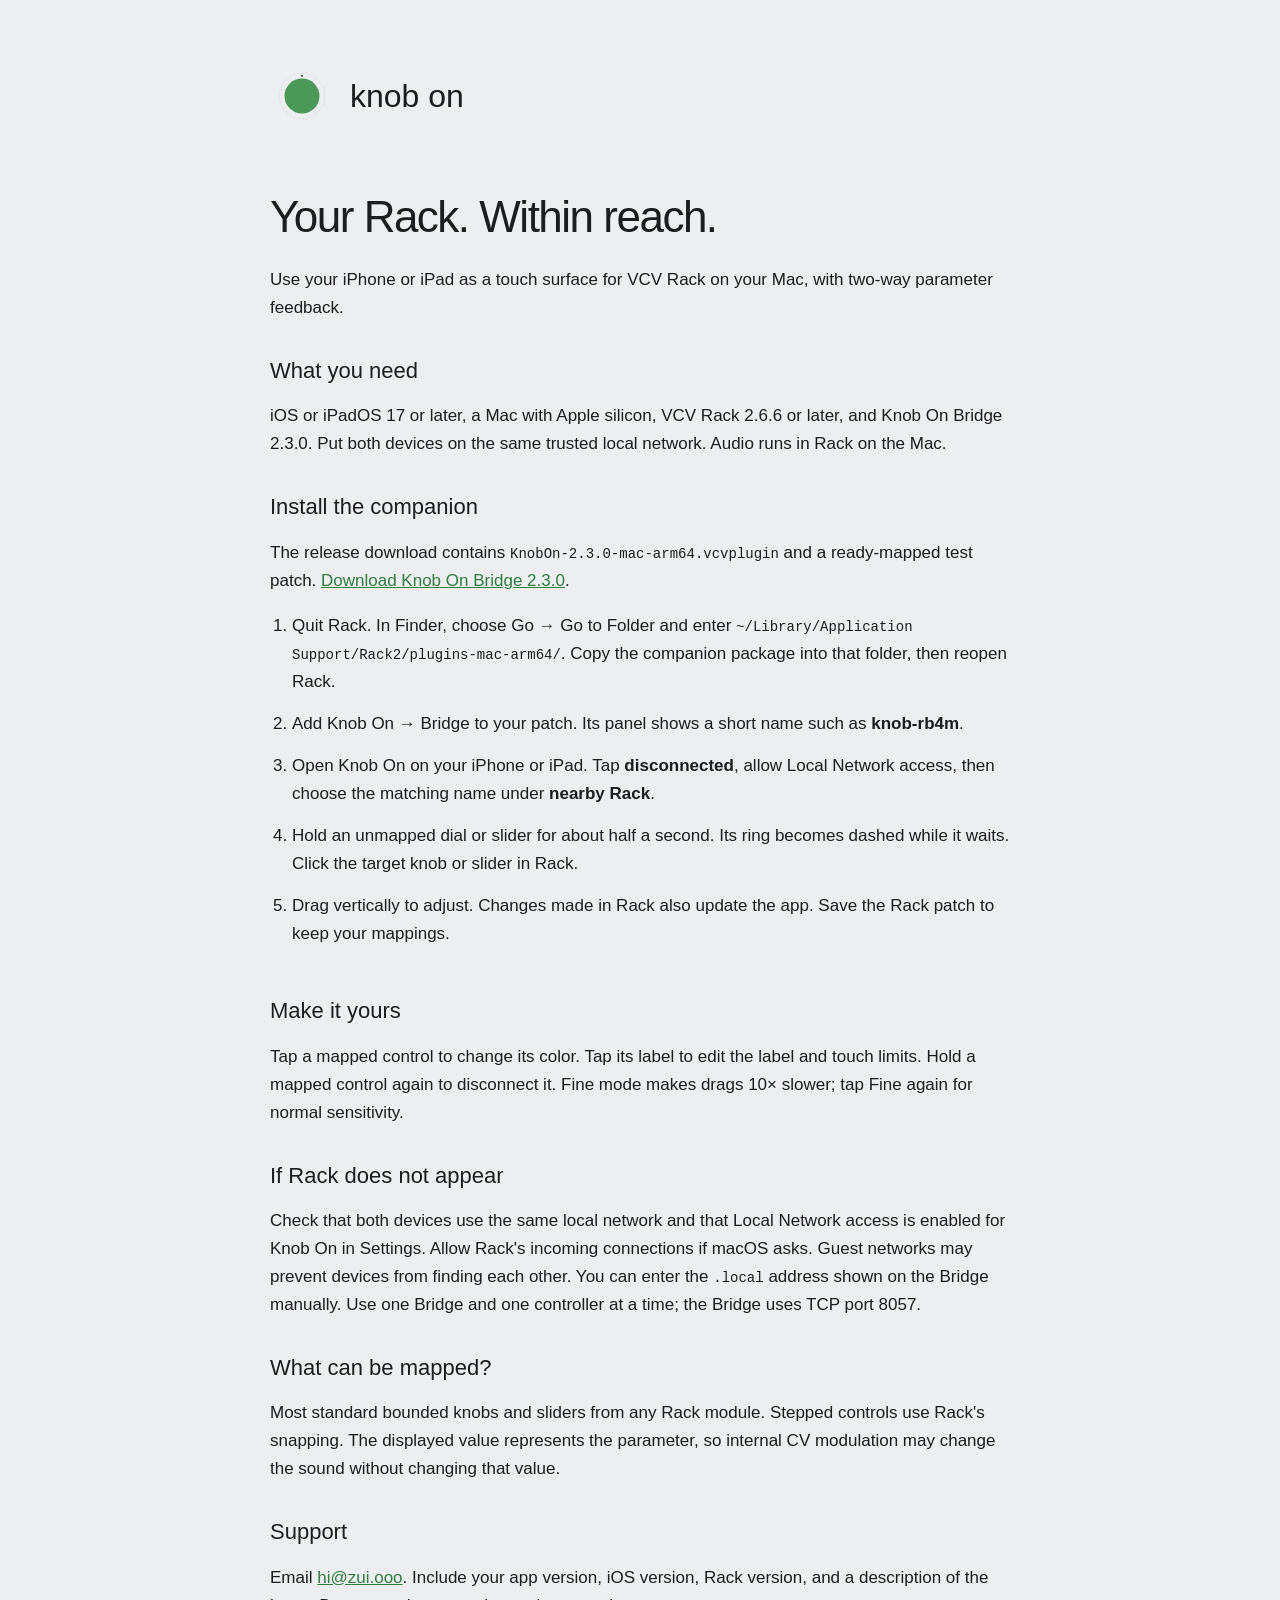
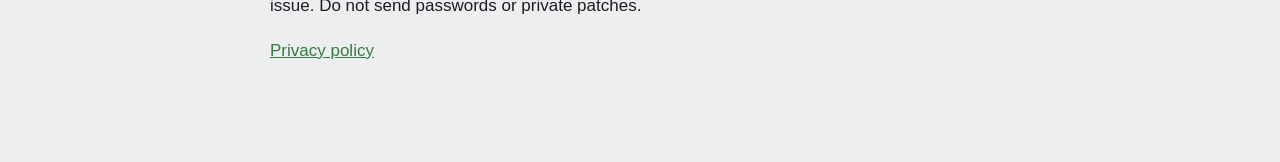
==== docs/index.html @ aabc6081 "Prepare Knob On Bridge source and support site" ====
<!doctype html>
<html lang="en"><head><meta charset="utf-8"><meta name="viewport" content="width=device-width,initial-scale=1"><title>Knob On — Setup & support</title><link rel="stylesheet" href="style.css"></head>
<body><main><a class="brand" href="support.html"><img src="branding/logo-mark.svg" alt="">knob on</a>

<h1>Your Rack. Within reach.</h1><p>Use your iPhone or iPad as a touch surface for VCV Rack on your Mac, with two-way parameter feedback.</p>
<h2>What you need</h2><p>iOS or iPadOS 17 or later, a Mac with Apple silicon, VCV Rack 2.6.6 or later, and Knob On Bridge 2.3.0. Put both devices on the same trusted local network. Audio runs in Rack on the Mac.</p>
<h2>Install the companion</h2><p>The release download contains <code>KnobOn-2.3.0-mac-arm64.vcvplugin</code> and a ready-mapped test patch. <a href="https://github.com/azuic/knob-on/releases/tag/v2.3.0">Download Knob On Bridge 2.3.0</a>.</p>
<ol><li>Quit Rack. In Finder, choose Go → Go to Folder and enter <code>~/Library/Application Support/Rack2/plugins-mac-arm64/</code>. Copy the companion package into that folder, then reopen Rack.</li><li>Add Knob On → Bridge to your patch. Its panel shows a short name such as <strong>knob-rb4m</strong>.</li><li>Open Knob On on your iPhone or iPad. Tap <strong>disconnected</strong>, allow Local Network access, then choose the matching name under <strong>nearby Rack</strong>.</li><li>Hold an unmapped dial or slider for about half a second. Its ring becomes dashed while it waits. Click the target knob or slider in Rack.</li><li>Drag vertically to adjust. Changes made in Rack also update the app. Save the Rack patch to keep your mappings.</li></ol>
<h2>Make it yours</h2><p>Tap a mapped control to change its color. Tap its label to edit the label and touch limits. Hold a mapped control again to disconnect it. Fine mode makes drags 10× slower; tap Fine again for normal sensitivity.</p>
<h2>If Rack does not appear</h2><p>Check that both devices use the same local network and that Local Network access is enabled for Knob On in Settings. Allow Rack's incoming connections if macOS asks. Guest networks may prevent devices from finding each other. You can enter the <code>.local</code> address shown on the Bridge manually. Use one Bridge and one controller at a time; the Bridge uses TCP port 8057.</p>
<h2>What can be mapped?</h2><p>Most standard bounded knobs and sliders from any Rack module. Stepped controls use Rack's snapping. The displayed value represents the parameter, so internal CV modulation may change the sound without changing that value.</p>
<h2>Support</h2><p>Email <a href="mailto:hi@zui.ooo">hi@zui.ooo</a>. Include your app version, iOS version, Rack version, and a description of the issue. Do not send passwords or private patches.</p>
<p><a href="privacy.html">Privacy policy</a></p></main></body></html>
---- docs/style.css ----
:root{color-scheme:light;font-family:-apple-system,BlinkMacSystemFont,"Helvetica Neue",sans-serif;color:#1c1d20;background:#eceef0;font-weight:300}body{margin:0}main{max-width:740px;margin:auto;padding:64px 26px 80px}.brand{display:flex;align-items:center;gap:16px;text-decoration:none;font-size:32px;color:inherit}.brand img{width:64px;height:64px}h1{font-size:44px;font-weight:300;letter-spacing:-1.5px;margin:64px 0 24px}h2{font-size:22px;font-weight:400;margin-top:36px}p,li{font-size:17px;line-height:1.65}li{padding-bottom:14px}a{color:#327b41}code{overflow-wrap:anywhere;font-size:14px}.draft{border-left:3px solid #4b9859;padding:10px 16px;background:#f4f5f7;font-size:14px;margin-top:32px}ol{padding-left:22px}
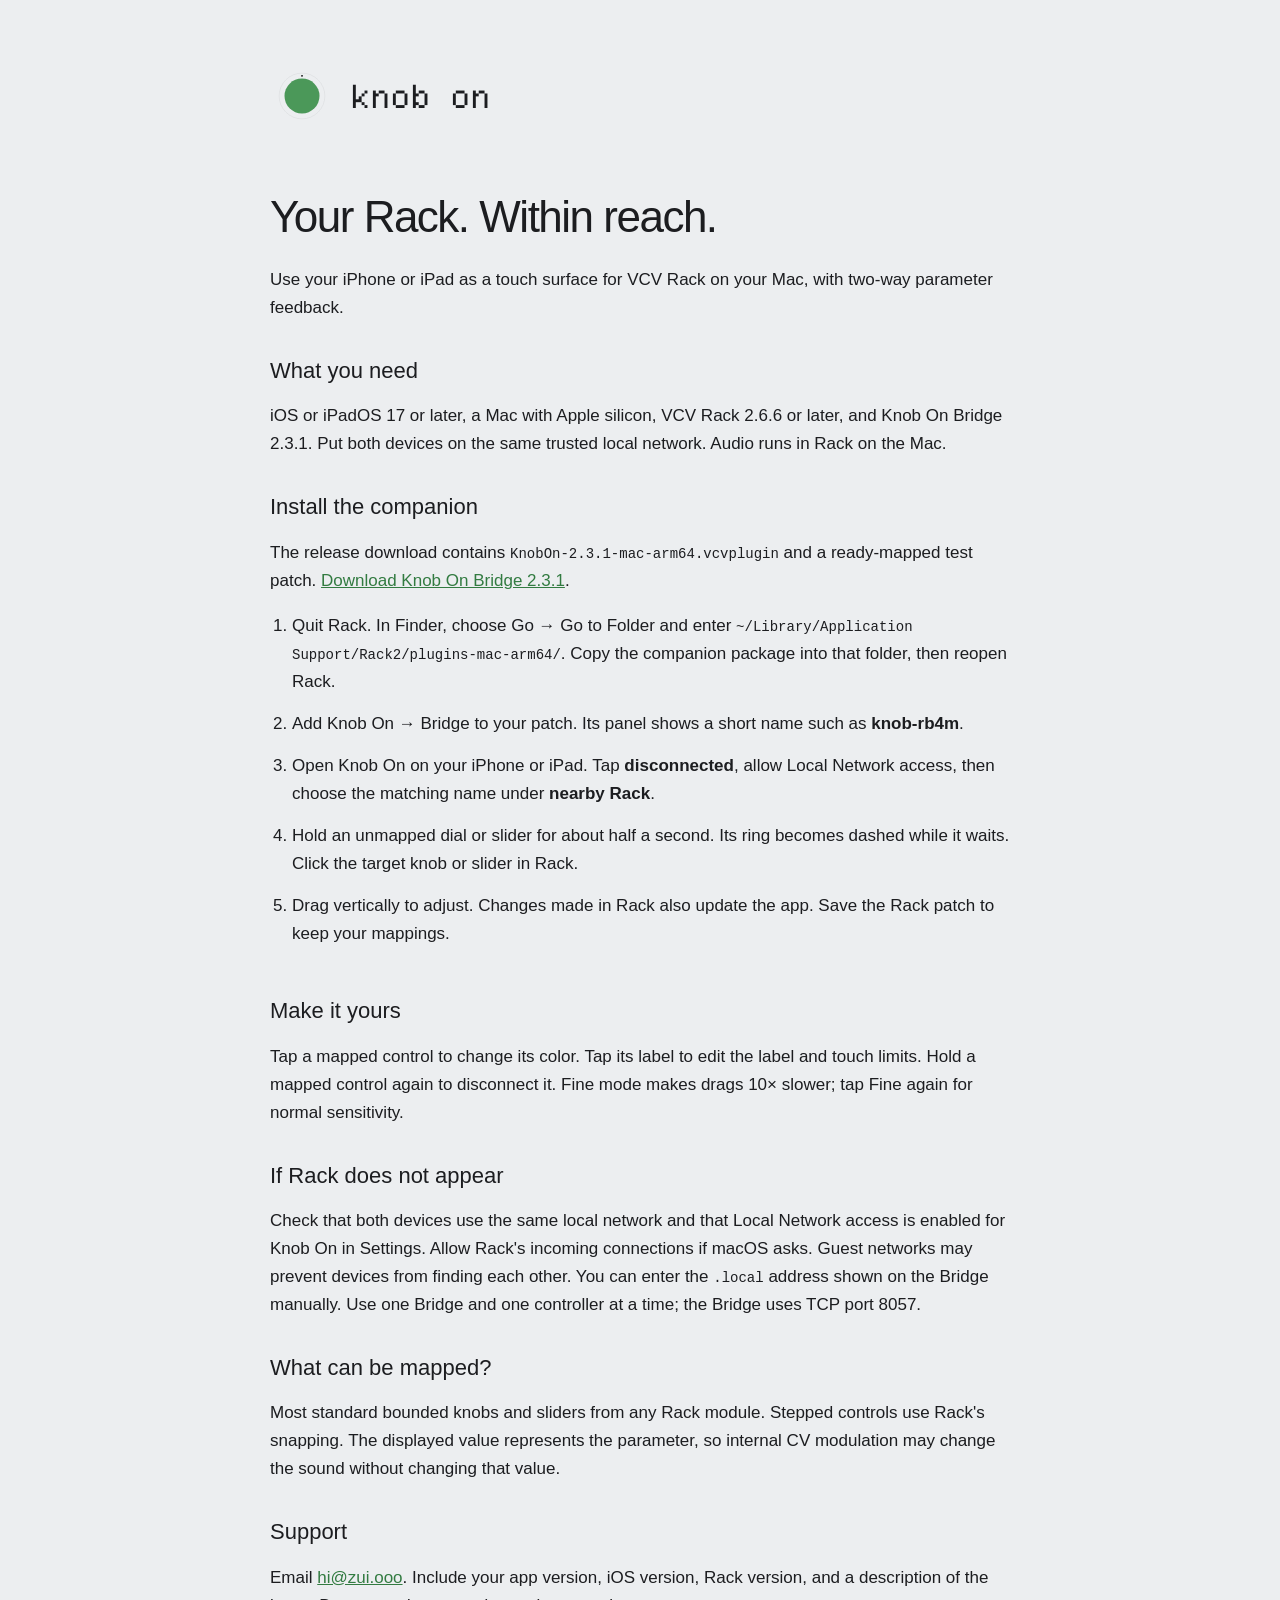
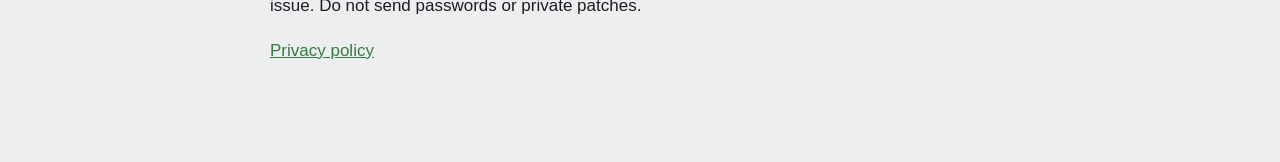
==== commit cd752f27: "Use Departure Mono across the Bridge and public site" ====
--- a/docs/index.html
+++ b/docs/index.html
@@ -3,8 +3,8 @@
 <body><main><a class="brand" href="support.html"><img src="branding/logo-mark.svg" alt="">knob on</a>
 
 <h1>Your Rack. Within reach.</h1><p>Use your iPhone or iPad as a touch surface for VCV Rack on your Mac, with two-way parameter feedback.</p>
-<h2>What you need</h2><p>iOS or iPadOS 17 or later, a Mac with Apple silicon, VCV Rack 2.6.6 or later, and Knob On Bridge 2.3.0. Put both devices on the same trusted local network. Audio runs in Rack on the Mac.</p>
-<h2>Install the companion</h2><p>The release download contains <code>KnobOn-2.3.0-mac-arm64.vcvplugin</code> and a ready-mapped test patch. <a href="https://github.com/azuic/knob-on/releases/tag/v2.3.0">Download Knob On Bridge 2.3.0</a>.</p>
+<h2>What you need</h2><p>iOS or iPadOS 17 or later, a Mac with Apple silicon, VCV Rack 2.6.6 or later, and Knob On Bridge 2.3.1. Put both devices on the same trusted local network. Audio runs in Rack on the Mac.</p>
+<h2>Install the companion</h2><p>The release download contains <code>KnobOn-2.3.1-mac-arm64.vcvplugin</code> and a ready-mapped test patch. <a href="https://github.com/azuic/knob-on/releases/tag/v2.3.1">Download Knob On Bridge 2.3.1</a>.</p>
 <ol><li>Quit Rack. In Finder, choose Go → Go to Folder and enter <code>~/Library/Application Support/Rack2/plugins-mac-arm64/</code>. Copy the companion package into that folder, then reopen Rack.</li><li>Add Knob On → Bridge to your patch. Its panel shows a short name such as <strong>knob-rb4m</strong>.</li><li>Open Knob On on your iPhone or iPad. Tap <strong>disconnected</strong>, allow Local Network access, then choose the matching name under <strong>nearby Rack</strong>.</li><li>Hold an unmapped dial or slider for about half a second. Its ring becomes dashed while it waits. Click the target knob or slider in Rack.</li><li>Drag vertically to adjust. Changes made in Rack also update the app. Save the Rack patch to keep your mappings.</li></ol>
 <h2>Make it yours</h2><p>Tap a mapped control to change its color. Tap its label to edit the label and touch limits. Hold a mapped control again to disconnect it. Fine mode makes drags 10× slower; tap Fine again for normal sensitivity.</p>
 <h2>If Rack does not appear</h2><p>Check that both devices use the same local network and that Local Network access is enabled for Knob On in Settings. Allow Rack's incoming connections if macOS asks. Guest networks may prevent devices from finding each other. You can enter the <code>.local</code> address shown on the Bridge manually. Use one Bridge and one controller at a time; the Bridge uses TCP port 8057.</p>
--- a/docs/style.css
+++ b/docs/style.css
@@ -1 +1,2 @@
-:root{color-scheme:light;font-family:-apple-system,BlinkMacSystemFont,"Helvetica Neue",sans-serif;color:#1c1d20;background:#eceef0;font-weight:300}body{margin:0}main{max-width:740px;margin:auto;padding:64px 26px 80px}.brand{display:flex;align-items:center;gap:16px;text-decoration:none;font-size:32px;color:inherit}.brand img{width:64px;height:64px}h1{font-size:44px;font-weight:300;letter-spacing:-1.5px;margin:64px 0 24px}h2{font-size:22px;font-weight:400;margin-top:36px}p,li{font-size:17px;line-height:1.65}li{padding-bottom:14px}a{color:#327b41}code{overflow-wrap:anywhere;font-size:14px}.draft{border-left:3px solid #4b9859;padding:10px 16px;background:#f4f5f7;font-size:14px;margin-top:32px}ol{padding-left:22px}
+@font-face{font-family:"Departure Mono";src:url("fonts/DepartureMono-Regular.woff2") format("woff2");font-weight:400;font-style:normal;font-display:swap}
+:root{color-scheme:light;font-family:-apple-system,BlinkMacSystemFont,"Helvetica Neue",sans-serif;color:#1c1d20;background:#eceef0;font-weight:300}body{margin:0}main{max-width:740px;margin:auto;padding:64px 26px 80px}.brand{font-family:"Departure Mono",monospace;display:flex;align-items:center;gap:16px;text-decoration:none;font-size:32px;color:inherit}.brand img{width:64px;height:64px}h1{font-size:44px;font-weight:300;letter-spacing:-1.5px;margin:64px 0 24px}h2{font-size:22px;font-weight:400;margin-top:36px}p,li{font-size:17px;line-height:1.65}li{padding-bottom:14px}a{color:#327b41}code{overflow-wrap:anywhere;font-size:14px}.draft{border-left:3px solid #4b9859;padding:10px 16px;background:#f4f5f7;font-size:14px;margin-top:32px}ol{padding-left:22px}
